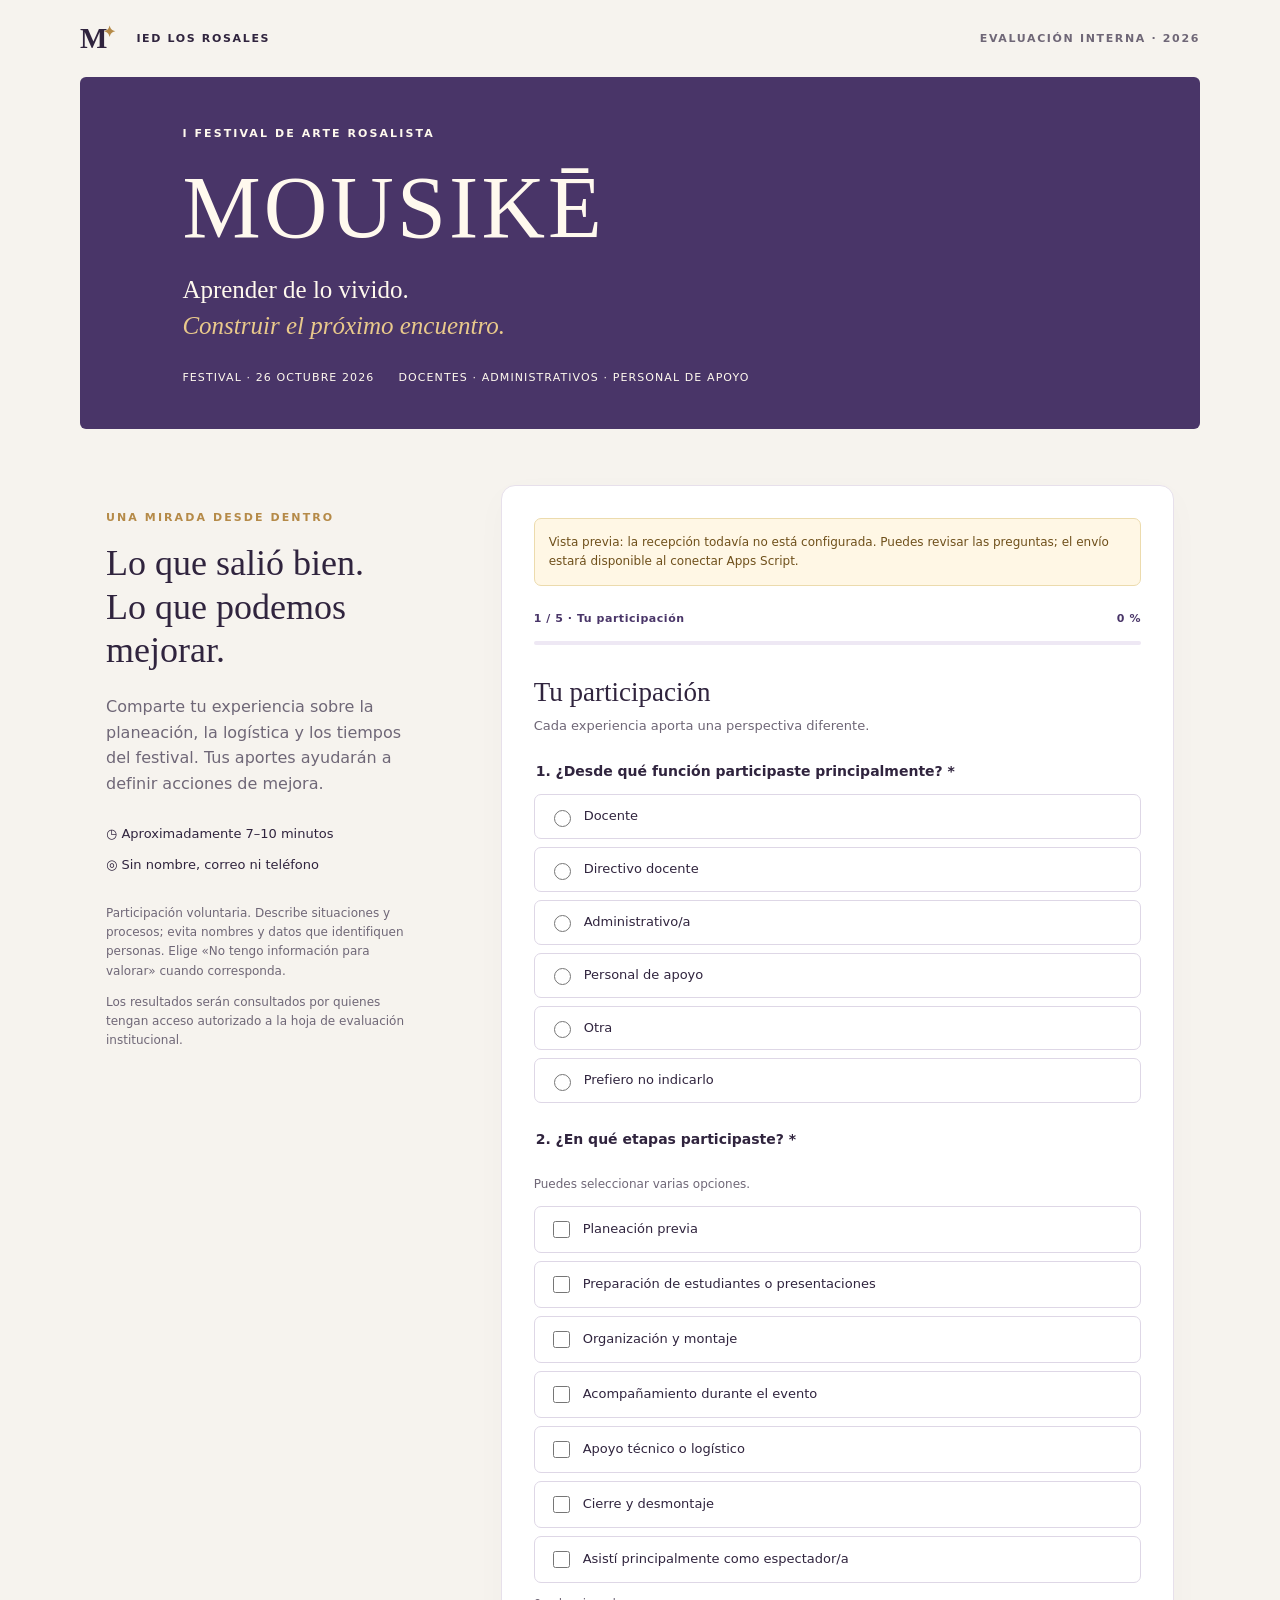
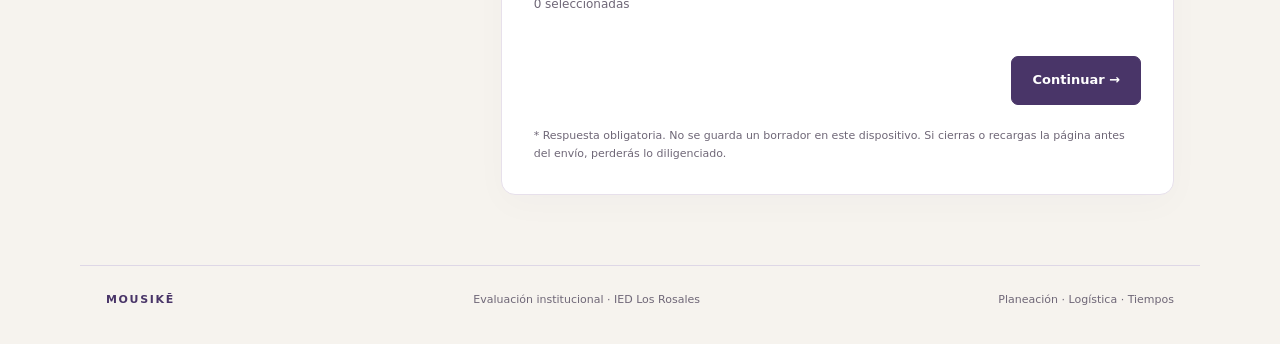
==== interna/index.html @ c10899ee "Add files via upload" ====
<!doctype html>
<html lang="es"><head><meta charset="utf-8"><meta name="viewport" content="width=device-width, initial-scale=1"><meta name="theme-color" content="#493568"><meta name="robots" content="noindex,nofollow"><title>MOUSIKĒ · Evaluación interna</title><link rel="stylesheet" href="style.css"><script src="config.js" defer></script><script src="schema.js" defer></script><script src="app.js" defer></script></head>
<body><a class="skip" href="#encuesta">Ir a la evaluación</a><header class="topbar"><span class="brand">M<span>✦</span></span><span>IED LOS ROSALES</span><span class="edition">EVALUACIÓN INTERNA · 2026</span></header><main><section class="hero"><div class="kicker">I FESTIVAL DE ARTE ROSALISTA</div><h1>MOUSIKĒ</h1><p class="tagline">Aprender de lo vivido.<br><em>Construir el próximo encuentro.</em></p><div class="event"><span>FESTIVAL · 26 OCTUBRE 2026</span><span>DOCENTES · ADMINISTRATIVOS · PERSONAL DE APOYO</span></div></section><div class="layout"><aside class="intro"><span class="eyebrow">UNA MIRADA DESDE DENTRO</span><h2>Lo que salió bien.<br>Lo que podemos mejorar.</h2><p>Comparte tu experiencia sobre la planeación, la logística y los tiempos del festival. Tus aportes ayudarán a definir acciones de mejora.</p><div class="facts"><span>◷ Aproximadamente 7–10 minutos</span><span>◎ Sin nombre, correo ni teléfono</span></div><p class="small">Participación voluntaria. Describe situaciones y procesos; evita nombres y datos que identifiquen personas. Elige «No tengo información para valorar» cuando corresponda.</p><p class="small">Los resultados serán consultados por quienes tengan acceso autorizado a la hoja de evaluación institucional.</p></aside><section id="encuesta" class="survey" aria-label="Formulario de evaluación interna"><div id="setup" class="notice" role="status" hidden>Vista previa: la recepción todavía no está configurada. Puedes revisar las preguntas; el envío estará disponible al conectar Apps Script.</div><noscript><p class="notice">Activa JavaScript para completar el formulario.</p></noscript><div id="formView"><div class="progresshead"><span id="stepText"></span><span id="progressText"></span></div><div class="track"><div id="progress"></div></div><form id="surveyForm" novalidate><div id="steps"></div><div id="error" class="error" role="alert" hidden></div><div class="actions"><button id="back" type="button" class="secondary">← Anterior</button><button id="next" type="button" class="primary">Continuar →</button><button id="send" type="submit" class="primary" hidden>Enviar evaluación →</button></div><p class="footnote">* Respuesta obligatoria. No se guarda un borrador en este dispositivo. Si cierras o recargas la página antes del envío, perderás lo diligenciado.</p></form></div><section id="thanks" class="thanks" tabindex="-1" hidden><div class="seal" aria-hidden="true">✦</div><span class="eyebrow">EVALUACIÓN RECIBIDA</span><h2>Gracias por aportar.</h2><p>Tu evaluación se guardó. Tus observaciones ayudarán a establecer prioridades y mejorar la organización de los próximos encuentros artísticos.</p><button id="again" type="button" class="secondary">Otra persona desea responder</button></section></section></div></main><footer><strong>MOUSIKĒ</strong><span>Evaluación institucional · IED Los Rosales</span><span>Planeación · Logística · Tiempos</span></footer></body></html>
---- interna/style.css ----
:root{--ink:#30243e;--purple:#493568;--muted:#6f6777;--paper:#f6f3ee;--line:#ded7e6;--gold:#b58a48}*{box-sizing:border-box}body{margin:0;background:var(--paper);color:var(--ink);font:16px/1.6 system-ui,-apple-system,BlinkMacSystemFont,"Segoe UI",sans-serif}button,input,select,textarea{font:inherit}button{cursor:pointer}button:disabled{cursor:wait;opacity:.6}[hidden]{display:none!important}a{color:inherit}.skip{position:absolute;top:-100px;background:#fff;padding:12px;z-index:5}.skip:focus{top:0}:focus-visible{outline:3px solid #a47325;outline-offset:4px}.topbar{max-width:1200px;margin:auto;display:flex;align-items:center;gap:20px;padding:22px 40px;letter-spacing:.15em;font-size:11px;font-weight:700}.brand{font:700 29px Georgia,serif;text-decoration:none;letter-spacing:-4px}.brand span{font-size:15px;color:var(--gold);vertical-align:super;letter-spacing:0}.edition{margin-left:auto;color:var(--muted)}.hero{overflow:hidden;position:relative;background:var(--purple);color:#fff9ee;padding:48px 8% 42px;max-width:1120px;margin:auto;border-radius:6px}.kicker,.eyebrow{font-size:11px;font-weight:700;letter-spacing:.19em}.hero h1{font:400 clamp(58px,9vw,112px)/1.15 Georgia,serif;letter-spacing:.035em;margin:14px 0}.star{position:absolute;right:9%;top:42px;font-size:90px;color:#d7bb83}.tagline{font:25px/1.45 Georgia,serif;margin:0 0 25px}.tagline em{color:#e9c98b}.event{display:flex;gap:24px;flex-wrap:wrap;font-size:11px;letter-spacing:.1em}.art{position:absolute;right:9%;bottom:38px;display:flex;gap:16px;align-items:center;font:44px Georgia,serif;color:#dbc3e9}.art i{height:35px;width:1px;background:#ffffff40}.layout{max-width:1120px;margin:56px auto 70px;display:grid;grid-template-columns:1fr 1.7fr;gap:58px;padding:0 26px}.intro{padding:18px 0}.eyebrow{color:var(--gold)}h2{font:400 36px/1.2 Georgia,serif;margin:14px 0 22px}.intro p{color:var(--muted);max-width:300px}.facts{display:grid;gap:10px;margin:28px 0;font-size:13px}.small{font-size:12px}.survey{background:#fff;border:1px solid #e7e0eb;border-radius:14px;padding:32px;box-shadow:0 10px 35px #38214b06}.progresshead{display:flex;justify-content:space-between;font-size:11px;font-weight:700;letter-spacing:.05em;color:var(--purple)}.track{height:4px;background:#eee8f4;border-radius:9px;margin:13px 0 32px}.track div{height:100%;background:var(--purple);width:0;border-radius:9px;transition:width .2s}.step h3{font:400 27px Georgia,serif;margin:0 0 8px}.step>p{font-size:13px;color:var(--muted);margin:0 0 24px}.question{border:0;padding:0;margin:0 0 26px;min-width:0}.question legend,.question>label{font-size:14px;font-weight:650;margin-bottom:12px;display:block;width:100%;line-height:1.55}.optional{font-size:11px;color:var(--muted);font-weight:400;white-space:nowrap}.choices{display:grid;gap:8px}.choice{display:flex;align-items:center;gap:10px;border:1px solid var(--line);padding:11px 14px;border-radius:7px;font-size:13px;cursor:pointer;transition:background .15s}.choice:has(input:checked){background:#f2ecfa;border-color:var(--purple)}input[type=radio],input[type=checkbox]{accent-color:var(--purple);width:17px;height:17px;flex-shrink:0}.rating{display:flex;gap:8px;flex-wrap:wrap}.rating label{flex:1;min-width:42px;position:relative;text-align:center;cursor:pointer}.rating input{position:absolute;opacity:0;width:1px;height:1px}.rating span{display:block;padding:10px 6px;border:1px solid var(--line);border-radius:7px;font-size:15px;font-weight:650}.rating input:checked+span{background:var(--purple);color:#fff;border-color:var(--purple)}.rating input:focus-visible+span{outline:3px solid var(--gold);outline-offset:2px}.rating .na{flex-basis:100%;font-size:11px;text-align:left;margin-top:2px}.rating .na span{font-size:11px;font-weight:400;padding:7px 10px}.scalehelp{display:flex;justify-content:space-between;color:var(--muted);font-size:11px;margin:6px 0 10px}.scale-guide{background:#f6f3f8;border-radius:7px;padding:12px;font-size:12px!important;margin:18px 0 22px!important}.question select,.question textarea{display:block;width:100%;border:1px solid var(--line);border-radius:7px;padding:13px;background:#fff;color:var(--ink)}textarea{resize:vertical;min-height:100px;font-size:14px!important}.counter{display:block;text-align:right;font-size:11px;color:var(--muted)}.actions{display:flex;justify-content:space-between;gap:12px;margin-top:30px}.primary,.secondary{padding:13px 20px;border-radius:7px;border:1px solid var(--purple);font-size:13px;font-weight:650}.primary{background:var(--purple);color:#fff;margin-left:auto}.primary:hover{background:#37244f}.secondary{background:#fff;color:var(--purple)}.footnote{font-size:11px;color:var(--muted);margin:22px 0 0}.notice{font-size:12px;background:#fff7e5;color:#6f501b;padding:14px;border:1px solid #ecdbad;border-radius:7px;margin-bottom:24px}.error{background:#fff1f1;border:1px solid #dfb4b4;color:#912626;font-size:13px;padding:12px;border-radius:7px}.thanks{text-align:center;padding:30px 8px}.thanks p{color:var(--muted)}.seal{font-size:65px;color:var(--gold);margin-bottom:20px}.thanks h2{font-size:42px}footer{max-width:1120px;margin:auto;padding:25px 26px 35px;border-top:1px solid var(--line);display:flex;gap:24px;justify-content:space-between;font-size:11px;color:var(--muted)}footer strong{letter-spacing:.15em;color:var(--purple)}@media(max-width:760px){.topbar{padding:18px 22px}.edition{font-size:9px;letter-spacing:.05em}.hero{margin:0 12px;padding:34px 25px}.hero h1{font-size:58px}.star{right:22px;top:24px;font-size:38px}.tagline{font-size:22px}.art{display:none}.event{gap:8px 18px;font-size:9px}.layout{display:block;margin:25px auto 35px;padding:0 16px}.intro{padding:10px 8px 20px}.intro h2{font-size:31px}.intro h2 br{display:none}.intro p{max-width:none;font-size:14px}.facts{display:flex;flex-wrap:wrap;gap:9px 20px;margin:18px 0}.intro .small{font-size:11px}.survey{padding:24px 19px}.step h3{font-size:25px}footer{margin:0 16px;padding:22px 0;gap:14px;flex-wrap:wrap}.actions button{padding:13px 15px}.question{margin-bottom:24px}}@media(prefers-reduced-motion:reduce){*{transition:none!important;scroll-behavior:auto!important}}

.layout{grid-template-columns:1fr 2fr}.hero h1{font-size:clamp(48px,8vw,88px)}.hero .tagline{max-width:560px}.step:focus{outline:none}.hint{font-size:12px;color:var(--muted)}.group-title{font-size:16px;font-weight:700;margin:28px 0 8px}.question.invalid{border-left:3px solid #b83535;padding-left:10px}.choice input:focus-visible{outline-offset:2px}.printlink{font-size:12px}@media(max-width:760px){.layout{display:block}.hero h1{font-size:48px}}
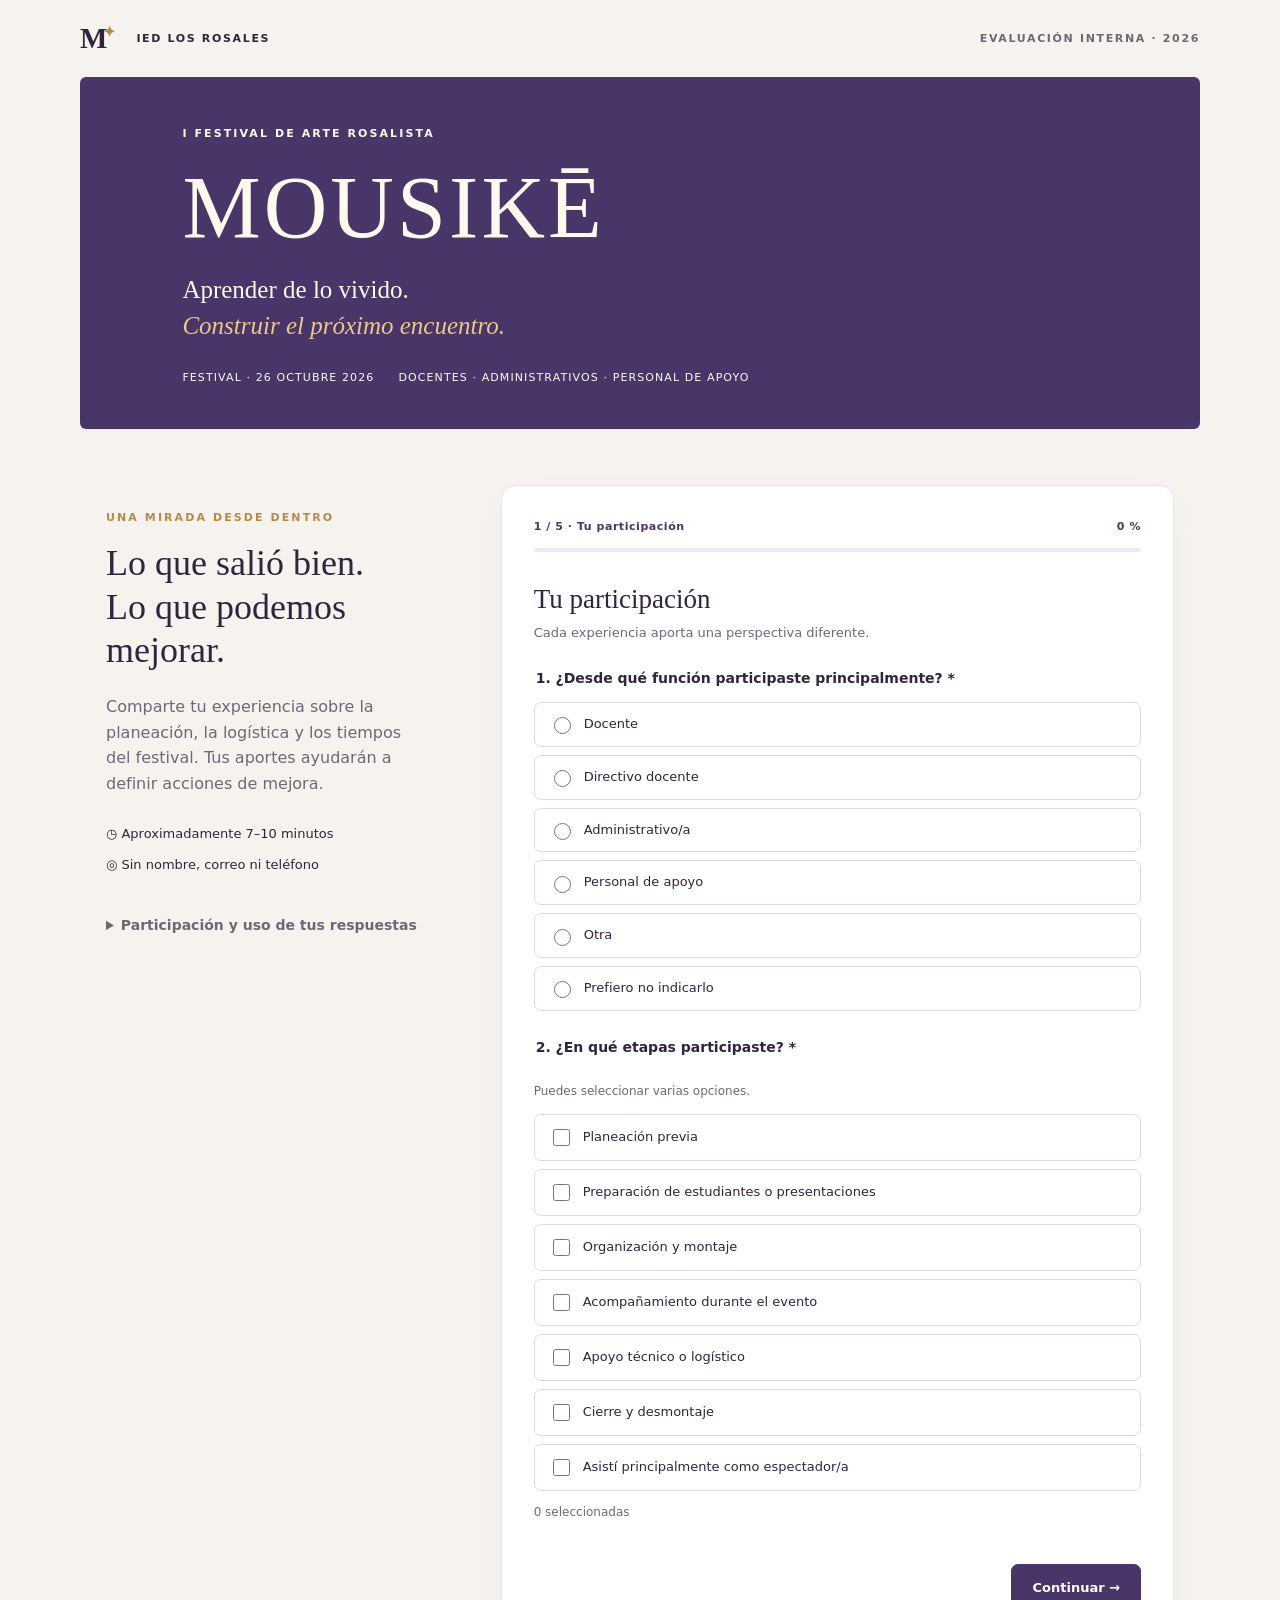
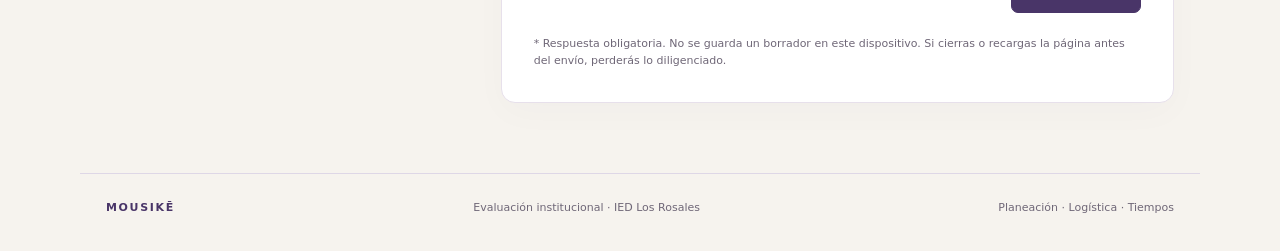
==== commit db7ac19f: "Mejorar evaluación interna para móviles: controles táctiles, legibilidad y navegación" ====
--- a/interna/index.html
+++ b/interna/index.html
@@ -1,3 +1,3 @@
 <!doctype html>
-<html lang="es"><head><meta charset="utf-8"><meta name="viewport" content="width=device-width, initial-scale=1"><meta name="theme-color" content="#493568"><meta name="robots" content="noindex,nofollow"><title>MOUSIKĒ · Evaluación interna</title><link rel="stylesheet" href="style.css"><script src="config.js" defer></script><script src="schema.js" defer></script><script src="app.js" defer></script></head>
-<body><a class="skip" href="#encuesta">Ir a la evaluación</a><header class="topbar"><span class="brand">M<span>✦</span></span><span>IED LOS ROSALES</span><span class="edition">EVALUACIÓN INTERNA · 2026</span></header><main><section class="hero"><div class="kicker">I FESTIVAL DE ARTE ROSALISTA</div><h1>MOUSIKĒ</h1><p class="tagline">Aprender de lo vivido.<br><em>Construir el próximo encuentro.</em></p><div class="event"><span>FESTIVAL · 26 OCTUBRE 2026</span><span>DOCENTES · ADMINISTRATIVOS · PERSONAL DE APOYO</span></div></section><div class="layout"><aside class="intro"><span class="eyebrow">UNA MIRADA DESDE DENTRO</span><h2>Lo que salió bien.<br>Lo que podemos mejorar.</h2><p>Comparte tu experiencia sobre la planeación, la logística y los tiempos del festival. Tus aportes ayudarán a definir acciones de mejora.</p><div class="facts"><span>◷ Aproximadamente 7–10 minutos</span><span>◎ Sin nombre, correo ni teléfono</span></div><p class="small">Participación voluntaria. Describe situaciones y procesos; evita nombres y datos que identifiquen personas. Elige «No tengo información para valorar» cuando corresponda.</p><p class="small">Los resultados serán consultados por quienes tengan acceso autorizado a la hoja de evaluación institucional.</p></aside><section id="encuesta" class="survey" aria-label="Formulario de evaluación interna"><div id="setup" class="notice" role="status" hidden>Vista previa: la recepción todavía no está configurada. Puedes revisar las preguntas; el envío estará disponible al conectar Apps Script.</div><noscript><p class="notice">Activa JavaScript para completar el formulario.</p></noscript><div id="formView"><div class="progresshead"><span id="stepText"></span><span id="progressText"></span></div><div class="track"><div id="progress"></div></div><form id="surveyForm" novalidate><div id="steps"></div><div id="error" class="error" role="alert" hidden></div><div class="actions"><button id="back" type="button" class="secondary">← Anterior</button><button id="next" type="button" class="primary">Continuar →</button><button id="send" type="submit" class="primary" hidden>Enviar evaluación →</button></div><p class="footnote">* Respuesta obligatoria. No se guarda un borrador en este dispositivo. Si cierras o recargas la página antes del envío, perderás lo diligenciado.</p></form></div><section id="thanks" class="thanks" tabindex="-1" hidden><div class="seal" aria-hidden="true">✦</div><span class="eyebrow">EVALUACIÓN RECIBIDA</span><h2>Gracias por aportar.</h2><p>Tu evaluación se guardó. Tus observaciones ayudarán a establecer prioridades y mejorar la organización de los próximos encuentros artísticos.</p><button id="again" type="button" class="secondary">Otra persona desea responder</button></section></section></div></main><footer><strong>MOUSIKĒ</strong><span>Evaluación institucional · IED Los Rosales</span><span>Planeación · Logística · Tiempos</span></footer></body></html>
+<html lang="es"><head><meta charset="utf-8"><meta name="viewport" content="width=device-width, initial-scale=1, viewport-fit=cover"><meta name="theme-color" content="#493568"><meta name="robots" content="noindex,nofollow"><title>MOUSIKĒ · Evaluación interna</title><link rel="stylesheet" href="style.css?v=mobile-20261027"><script src="config.js" defer></script><script src="schema.js" defer></script><script src="app.js?v=mobile-20261027" defer></script></head>
+<body><a class="skip" href="#encuesta">Ir a la evaluación</a><header class="topbar"><span class="brand">M<span>✦</span></span><span>IED LOS ROSALES</span><span class="edition">EVALUACIÓN INTERNA · 2026</span></header><main><section class="hero"><div class="kicker">I FESTIVAL DE ARTE ROSALISTA</div><h1>MOUSIKĒ</h1><p class="tagline">Aprender de lo vivido.<br><em>Construir el próximo encuentro.</em></p><div class="event"><span>FESTIVAL · 26 OCTUBRE 2026</span><span>DOCENTES · ADMINISTRATIVOS · PERSONAL DE APOYO</span></div></section><div class="layout"><aside class="intro"><span class="eyebrow">UNA MIRADA DESDE DENTRO</span><h2>Lo que salió bien.<br>Lo que podemos mejorar.</h2><p>Comparte tu experiencia sobre la planeación, la logística y los tiempos del festival. Tus aportes ayudarán a definir acciones de mejora.</p><div class="facts"><span>◷ Aproximadamente 7–10 minutos</span><span>◎ Sin nombre, correo ni teléfono</span></div><details class="privacy"><summary>Participación y uso de tus respuestas</summary><p class="small">Participación voluntaria. Describe situaciones y procesos; evita nombres y datos que identifiquen personas. Elige «No tengo información para valorar» cuando corresponda.</p><p class="small">Los resultados serán consultados por quienes tengan acceso autorizado a la hoja de evaluación institucional.</p></details></aside><section id="encuesta" class="survey" aria-label="Formulario de evaluación interna"><div id="setup" class="notice" role="status" hidden>Vista previa: la recepción todavía no está configurada. Puedes revisar las preguntas; el envío estará disponible al conectar Apps Script.</div><noscript><p class="notice">Activa JavaScript para completar el formulario.</p></noscript><div id="formView"><div class="progresshead"><span id="stepText"></span><span id="progressText"></span></div><div class="track"><div id="progress"></div></div><form id="surveyForm" novalidate><div id="steps"></div><div id="error" class="error" role="alert" hidden></div><div class="actions"><button id="back" type="button" class="secondary">← Anterior</button><button id="next" type="button" class="primary">Continuar →</button><button id="send" type="submit" class="primary" hidden>Enviar evaluación →</button></div><p class="footnote">* Respuesta obligatoria. No se guarda un borrador en este dispositivo. Si cierras o recargas la página antes del envío, perderás lo diligenciado.</p></form></div><section id="thanks" class="thanks" tabindex="-1" hidden><div class="seal" aria-hidden="true">✦</div><span class="eyebrow">EVALUACIÓN RECIBIDA</span><h2>Gracias por aportar.</h2><p>Tu evaluación se guardó. Tus observaciones ayudarán a establecer prioridades y mejorar la organización de los próximos encuentros artísticos.</p><button id="again" type="button" class="secondary">Otra persona desea responder</button></section></section></div></main><footer><strong>MOUSIKĒ</strong><span>Evaluación institucional · IED Los Rosales</span><span>Planeación · Logística · Tiempos</span></footer></body></html>
--- a/interna/style.css
+++ b/interna/style.css
@@ -1,3 +1,60 @@
 :root{--ink:#30243e;--purple:#493568;--muted:#6f6777;--paper:#f6f3ee;--line:#ded7e6;--gold:#b58a48}*{box-sizing:border-box}body{margin:0;background:var(--paper);color:var(--ink);font:16px/1.6 system-ui,-apple-system,BlinkMacSystemFont,"Segoe UI",sans-serif}button,input,select,textarea{font:inherit}button{cursor:pointer}button:disabled{cursor:wait;opacity:.6}[hidden]{display:none!important}a{color:inherit}.skip{position:absolute;top:-100px;background:#fff;padding:12px;z-index:5}.skip:focus{top:0}:focus-visible{outline:3px solid #a47325;outline-offset:4px}.topbar{max-width:1200px;margin:auto;display:flex;align-items:center;gap:20px;padding:22px 40px;letter-spacing:.15em;font-size:11px;font-weight:700}.brand{font:700 29px Georgia,serif;text-decoration:none;letter-spacing:-4px}.brand span{font-size:15px;color:var(--gold);vertical-align:super;letter-spacing:0}.edition{margin-left:auto;color:var(--muted)}.hero{overflow:hidden;position:relative;background:var(--purple);color:#fff9ee;padding:48px 8% 42px;max-width:1120px;margin:auto;border-radius:6px}.kicker,.eyebrow{font-size:11px;font-weight:700;letter-spacing:.19em}.hero h1{font:400 clamp(58px,9vw,112px)/1.15 Georgia,serif;letter-spacing:.035em;margin:14px 0}.star{position:absolute;right:9%;top:42px;font-size:90px;color:#d7bb83}.tagline{font:25px/1.45 Georgia,serif;margin:0 0 25px}.tagline em{color:#e9c98b}.event{display:flex;gap:24px;flex-wrap:wrap;font-size:11px;letter-spacing:.1em}.art{position:absolute;right:9%;bottom:38px;display:flex;gap:16px;align-items:center;font:44px Georgia,serif;color:#dbc3e9}.art i{height:35px;width:1px;background:#ffffff40}.layout{max-width:1120px;margin:56px auto 70px;display:grid;grid-template-columns:1fr 1.7fr;gap:58px;padding:0 26px}.intro{padding:18px 0}.eyebrow{color:var(--gold)}h2{font:400 36px/1.2 Georgia,serif;margin:14px 0 22px}.intro p{color:var(--muted);max-width:300px}.facts{display:grid;gap:10px;margin:28px 0;font-size:13px}.small{font-size:12px}.survey{background:#fff;border:1px solid #e7e0eb;border-radius:14px;padding:32px;box-shadow:0 10px 35px #38214b06}.progresshead{display:flex;justify-content:space-between;font-size:11px;font-weight:700;letter-spacing:.05em;color:var(--purple)}.track{height:4px;background:#eee8f4;border-radius:9px;margin:13px 0 32px}.track div{height:100%;background:var(--purple);width:0;border-radius:9px;transition:width .2s}.step h3{font:400 27px Georgia,serif;margin:0 0 8px}.step>p{font-size:13px;color:var(--muted);margin:0 0 24px}.question{border:0;padding:0;margin:0 0 26px;min-width:0}.question legend,.question>label{font-size:14px;font-weight:650;margin-bottom:12px;display:block;width:100%;line-height:1.55}.optional{font-size:11px;color:var(--muted);font-weight:400;white-space:nowrap}.choices{display:grid;gap:8px}.choice{display:flex;align-items:center;gap:10px;border:1px solid var(--line);padding:11px 14px;border-radius:7px;font-size:13px;cursor:pointer;transition:background .15s}.choice:has(input:checked){background:#f2ecfa;border-color:var(--purple)}input[type=radio],input[type=checkbox]{accent-color:var(--purple);width:17px;height:17px;flex-shrink:0}.rating{display:flex;gap:8px;flex-wrap:wrap}.rating label{flex:1;min-width:42px;position:relative;text-align:center;cursor:pointer}.rating input{position:absolute;opacity:0;width:1px;height:1px}.rating span{display:block;padding:10px 6px;border:1px solid var(--line);border-radius:7px;font-size:15px;font-weight:650}.rating input:checked+span{background:var(--purple);color:#fff;border-color:var(--purple)}.rating input:focus-visible+span{outline:3px solid var(--gold);outline-offset:2px}.rating .na{flex-basis:100%;font-size:11px;text-align:left;margin-top:2px}.rating .na span{font-size:11px;font-weight:400;padding:7px 10px}.scalehelp{display:flex;justify-content:space-between;color:var(--muted);font-size:11px;margin:6px 0 10px}.scale-guide{background:#f6f3f8;border-radius:7px;padding:12px;font-size:12px!important;margin:18px 0 22px!important}.question select,.question textarea{display:block;width:100%;border:1px solid var(--line);border-radius:7px;padding:13px;background:#fff;color:var(--ink)}textarea{resize:vertical;min-height:100px;font-size:14px!important}.counter{display:block;text-align:right;font-size:11px;color:var(--muted)}.actions{display:flex;justify-content:space-between;gap:12px;margin-top:30px}.primary,.secondary{padding:13px 20px;border-radius:7px;border:1px solid var(--purple);font-size:13px;font-weight:650}.primary{background:var(--purple);color:#fff;margin-left:auto}.primary:hover{background:#37244f}.secondary{background:#fff;color:var(--purple)}.footnote{font-size:11px;color:var(--muted);margin:22px 0 0}.notice{font-size:12px;background:#fff7e5;color:#6f501b;padding:14px;border:1px solid #ecdbad;border-radius:7px;margin-bottom:24px}.error{background:#fff1f1;border:1px solid #dfb4b4;color:#912626;font-size:13px;padding:12px;border-radius:7px}.thanks{text-align:center;padding:30px 8px}.thanks p{color:var(--muted)}.seal{font-size:65px;color:var(--gold);margin-bottom:20px}.thanks h2{font-size:42px}footer{max-width:1120px;margin:auto;padding:25px 26px 35px;border-top:1px solid var(--line);display:flex;gap:24px;justify-content:space-between;font-size:11px;color:var(--muted)}footer strong{letter-spacing:.15em;color:var(--purple)}@media(max-width:760px){.topbar{padding:18px 22px}.edition{font-size:9px;letter-spacing:.05em}.hero{margin:0 12px;padding:34px 25px}.hero h1{font-size:58px}.star{right:22px;top:24px;font-size:38px}.tagline{font-size:22px}.art{display:none}.event{gap:8px 18px;font-size:9px}.layout{display:block;margin:25px auto 35px;padding:0 16px}.intro{padding:10px 8px 20px}.intro h2{font-size:31px}.intro h2 br{display:none}.intro p{max-width:none;font-size:14px}.facts{display:flex;flex-wrap:wrap;gap:9px 20px;margin:18px 0}.intro .small{font-size:11px}.survey{padding:24px 19px}.step h3{font-size:25px}footer{margin:0 16px;padding:22px 0;gap:14px;flex-wrap:wrap}.actions button{padding:13px 15px}.question{margin-bottom:24px}}@media(prefers-reduced-motion:reduce){*{transition:none!important;scroll-behavior:auto!important}}
 
 .layout{grid-template-columns:1fr 2fr}.hero h1{font-size:clamp(48px,8vw,88px)}.hero .tagline{max-width:560px}.step:focus{outline:none}.hint{font-size:12px;color:var(--muted)}.group-title{font-size:16px;font-weight:700;margin:28px 0 8px}.question.invalid{border-left:3px solid #b83535;padding-left:10px}.choice input:focus-visible{outline-offset:2px}.printlink{font-size:12px}@media(max-width:760px){.layout{display:block}.hero h1{font-size:48px}}
+
+/* Mobile usability: touch targets, readable text and narrow-screen layout. */
+html{-webkit-text-size-adjust:100%;text-size-adjust:100%;scroll-padding-top:16px}
+.layout>*{min-width:0}.survey{min-width:0}.question{scroll-margin-block:24px}
+button,.choice,.rating label{touch-action:manipulation}
+.privacy{color:var(--muted);font-size:14px;margin:16px 0 24px}
+.privacy summary{cursor:pointer;font-weight:600;padding:10px 0;min-height:44px}
+.privacy p{font-size:14px;line-height:1.6}
+.question textarea{font-size:16px!important;line-height:1.6}
+.rating label>span{min-height:48px;display:flex;align-items:center;justify-content:center}
+.rating .na>span{min-height:48px;justify-content:flex-start;font-size:14px;line-height:1.4}
+.rating-answer{font-size:14px;color:var(--purple);min-height:1.6em;margin:6px 0}
+@media(max-width:760px){
+ .topbar{display:grid;grid-template-columns:28px minmax(0,1fr);gap:0 12px;padding:14px 18px;letter-spacing:.08em;font-size:11px}
+ .brand{grid-row:1/3}.edition{grid-column:2;margin:0;font-size:10px;line-height:1.6}
+ .hero{margin:0 12px;padding:22px 20px;border-radius:10px}
+ .hero h1{font-size:clamp(34px,10vw,48px);margin:8px 0 12px;letter-spacing:.01em}
+ .kicker{font-size:10px;letter-spacing:.1em}
+ .hero .tagline{font-size:18px;line-height:1.4;margin-bottom:16px}
+ .event{display:grid;gap:6px;font-size:10px;letter-spacing:.04em}
+ .layout{margin:20px auto 32px;padding:0 12px}
+ .intro{padding:0 6px 12px}.intro h2{font-size:25px;margin:10px 0 14px}
+ .intro p{font-size:16px;line-height:1.6;margin:12px 0}
+ .eyebrow{font-size:10px;letter-spacing:.12em}
+ .facts{display:grid;gap:6px;font-size:14px;margin:16px 0}
+ .intro .small,.privacy p{font-size:14px}
+ .survey{padding:22px 16px 0;border-radius:12px}
+ .progresshead{gap:12px;align-items:flex-start;font-size:13px;letter-spacing:0;line-height:1.5}
+ #stepText{min-width:0}#progressText{flex-shrink:0}
+ .track{margin:12px 0 24px;height:5px}
+ .step h3{font-size:25px;line-height:1.25}
+ .step>p,.hint{font-size:15px!important;line-height:1.55}
+ .scale-guide{font-size:14px!important;line-height:1.65;padding:12px}
+ .group-title{font-size:17px;line-height:1.5}
+ .question{margin-bottom:28px}
+ .question legend,.question>label{font-size:16px;line-height:1.5;margin-bottom:12px;overflow-wrap:break-word}
+ .optional{font-size:13px;white-space:normal}
+ .choices{gap:10px}
+ .choice{font-size:16px;line-height:1.5;min-height:48px;padding:12px;gap:12px;align-items:flex-start}
+ .choice input{width:20px;height:20px;margin:2px 0 0}
+ .rating{gap:7px}
+ .rating label:not(.na){min-width:0;flex:1 1 0}
+ .rating label>span{font-size:17px;padding:10px 0;min-height:48px}
+ .rating .na{margin-top:3px}
+ .rating .na>span{padding:12px;font-size:14px}
+ .scalehelp{font-size:12px;gap:12px;line-height:1.4}.scalehelp>span:last-child{text-align:right}
+ .question textarea{padding:12px;min-height:132px}
+ .counter{font-size:12px;margin-top:5px}
+ .error,.notice{font-size:15px;line-height:1.5;overflow-wrap:anywhere}
+ .actions{position:sticky;bottom:0;z-index:3;display:flex;gap:10px;flex-wrap:wrap;margin:20px -16px 0;padding:14px 16px calc(14px + env(safe-area-inset-bottom,0px));border-top:1px solid var(--line);background:#fff;box-shadow:0 -5px 16px #30243e08;border-radius:0}
+ .actions button{font-size:16px;min-height:48px;padding:12px 14px;flex:1 1 110px;white-space:normal}
+ .actions .primary{margin-left:0}
+ .footnote{font-size:12px;line-height:1.55;padding:0 0 18px;margin-top:12px}
+ .thanks{padding:20px 0 30px}.thanks h2{font-size:32px}.thanks .secondary{font-size:16px;min-height:48px;width:100%}
+ footer{font-size:12px;line-height:1.5;gap:8px;margin:0 16px;padding-bottom:calc(24px + env(safe-area-inset-bottom,0px))}
+}
+@media(max-width:360px){.survey{padding-left:12px;padding-right:12px}.actions{margin-left:-12px;margin-right:-12px;padding-left:12px;padding-right:12px}.hero{padding:20px 16px}.topbar{padding-left:16px;padding-right:16px}}
